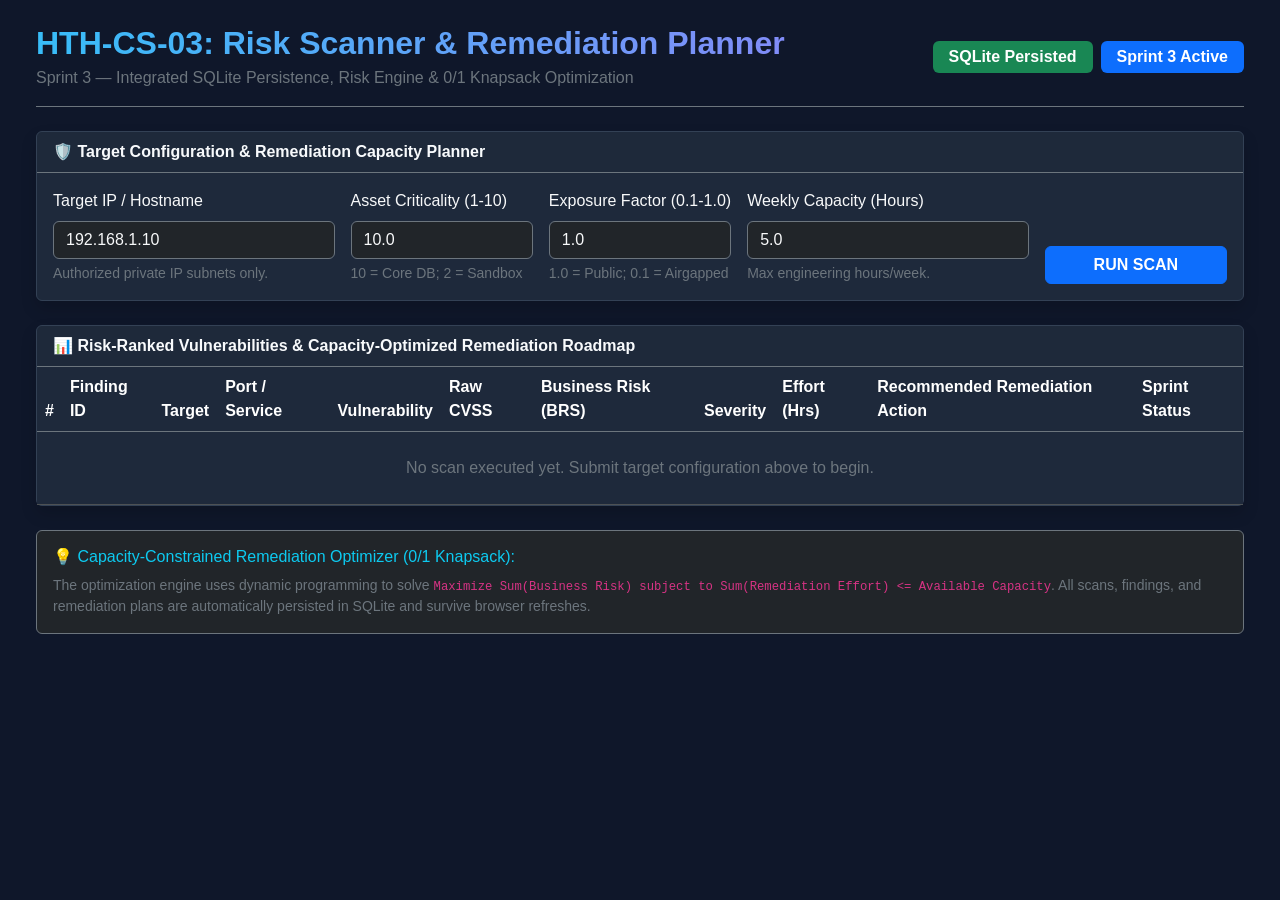
==== app/ui/templates/index.html @ aac676cb "Sprint 3: Implement SQLite database persistence layer, full API integration, and browser refresh pla" ====
<!DOCTYPE html>
<html lang="en">
<head>
    <meta charset="UTF-8">
    <meta name="viewport" content="width=device-width, initial-scale=1.0">
    <title>HTH-CS-03 | Business-Risk Scanner & Remediation Planner</title>
    <link href="https://cdn.jsdelivr.net/npm/bootstrap@5.3.2/dist/css/bootstrap.min.css" rel="stylesheet">
    <style>
        body { background-color: #0f172a; color: #f8fafc; font-family: 'Segoe UI', Tahoma, Geneva, Verdana, sans-serif; }
        .card { background-color: #1e293b; border: 1px solid #334155; color: #f8fafc; }
        .badge-CRITICAL { background-color: #ef4444; color: #ffffff; }
        .badge-HIGH { background-color: #f97316; color: #ffffff; }
        .badge-MEDIUM { background-color: #eab308; color: #000000; }
        .badge-LOW { background-color: #3b82f6; color: #ffffff; }
        .badge-SELECTED { background-color: #10b981; color: #ffffff; }
        .badge-DEFERRED { background-color: #64748b; color: #ffffff; }
        .table-dark { background-color: #1e293b; --bs-table-bg: #1e293b; }
        .hero-title { font-weight: 700; background: linear-gradient(90deg, #38bdf8, #818cf8); -webkit-background-clip: text; -webkit-text-fill-color: transparent; }
        .metric-card { background: linear-gradient(135deg, #1e293b, #0f172a); border: 1px solid #334155; }
        .rationale-box { background-color: #1e293b; border-left: 4px solid #38bdf8; }
    </style>
</head>
<body class="p-4">
    <div class="container-fluid">
        <header class="mb-4 pb-3 border-bottom border-secondary d-flex justify-content-between align-items-center">
            <div>
                <h1 class="hero-title h2 mb-1">HTH-CS-03: Risk Scanner & Remediation Planner</h1>
                <p class="text-secondary mb-0">Sprint 3 — Integrated SQLite Persistence, Risk Engine & 0/1 Knapsack Optimization</p>
            </div>
            <div class="d-flex align-items-center gap-2">
                <span id="dbStatusBadge" class="badge bg-success px-3 py-2 fs-6">SQLite Persisted</span>
                <span class="badge bg-primary px-3 py-2 fs-6">Sprint 3 Active</span>
            </div>
        </header>

        <!-- Target Scan & Capacity Configuration Form -->
        <div class="card mb-4 shadow">
            <div class="card-header border-secondary fw-semibold d-flex justify-content-between align-items-center">
                <span>🛡️ Target Configuration & Remediation Capacity Planner</span>
                <small id="lastSavedPlanText" class="text-info font-monospace"></small>
            </div>
            <div class="card-body">
                <form id="scanForm" class="row g-3">
                    <div class="col-md-3">
                        <label for="target" class="form-label text-light">Target IP / Hostname</label>
                        <input type="text" class="form-control bg-dark text-light border-secondary" id="target" value="192.168.1.10" required>
                        <div class="form-text text-secondary">Authorized private IP subnets only.</div>
                    </div>
                    <div class="col-md-2">
                        <label for="asset_criticality" class="form-label text-light">Asset Criticality (1-10)</label>
                        <input type="number" step="0.5" min="1.0" max="10.0" class="form-control bg-dark text-light border-secondary" id="asset_criticality" value="10.0">
                        <div class="form-text text-secondary">10 = Core DB; 2 = Sandbox</div>
                    </div>
                    <div class="col-md-2">
                        <label for="exposure" class="form-label text-light">Exposure Factor (0.1-1.0)</label>
                        <input type="number" step="0.1" min="0.1" max="1.0" class="form-control bg-dark text-light border-secondary" id="exposure" value="1.0">
                        <div class="form-text text-secondary">1.0 = Public; 0.1 = Airgapped</div>
                    </div>
                    <div class="col-md-3">
                        <label for="available_capacity" class="form-label text-light">Weekly Capacity (Hours)</label>
                        <input type="number" step="1.0" min="0.0" max="100.0" class="form-control bg-dark text-light border-secondary" id="available_capacity" value="5.0">
                        <div class="form-text text-secondary">Max engineering hours/week.</div>
                    </div>
                    <div class="col-md-2 d-flex align-items-end gap-2">
                        <button type="submit" class="btn btn-primary w-100 fw-bold">RUN SCAN</button>
                    </div>
                </form>
            </div>
        </div>

        <!-- Remediation Plan Metrics Dashboard -->
        <div id="planSummary" class="row g-3 mb-4 d-none">
            <div class="col-md-2.4 col-sm-6">
                <div class="card p-3 metric-card text-center">
                    <span class="text-secondary small fw-bold">TOTAL CAPACITY</span>
                    <h3 id="metricCapacity" class="text-info mb-0">5.0 hrs</h3>
                </div>
            </div>
            <div class="col-md-2.4 col-sm-6">
                <div class="card p-3 metric-card text-center">
                    <span class="text-secondary small fw-bold">EFFORT USED</span>
                    <h3 id="metricUsed" class="text-warning mb-0">5.0 hrs</h3>
                </div>
            </div>
            <div class="col-md-2.4 col-sm-6">
                <div class="card p-3 metric-card text-center">
                    <span class="text-secondary small fw-bold">REMAINING CAPACITY</span>
                    <h3 id="metricRemaining" class="text-success mb-0">0.0 hrs</h3>
                </div>
            </div>
            <div class="col-md-2.4 col-sm-6">
                <div class="card p-3 metric-card text-center">
                    <span class="text-secondary small fw-bold">BRS ADDRESSED</span>
                    <h3 id="metricBrsAddressed" class="text-primary mb-0">135.0 BRS</h3>
                </div>
            </div>
            <div class="col-md-2.4 col-sm-6">
                <div class="card p-3 metric-card text-center">
                    <span class="text-secondary small fw-bold">SPRINT PLAN</span>
                    <h3 id="metricCounts" class="text-light mb-0">2 / 6</h3>
                    <small class="text-secondary">Selected / Deferred</small>
                </div>
            </div>
        </div>

        <!-- Rationale Callout Box -->
        <div id="rationaleContainer" class="card p-3 rationale-box mb-4 d-none shadow-sm">
            <h6 class="text-info mb-1 fw-bold">🧠 0/1 Knapsack Optimization Rationale:</h6>
            <p id="rationaleText" class="mb-0 text-light small"></p>
        </div>

        <!-- Status & Guardrail Message -->
        <div id="statusAlert" class="alert alert-info d-none shadow-sm mb-4" role="alert"></div>

        <!-- Ranked Findings & Remediation Plan Table -->
        <div class="card shadow">
            <div class="card-header border-secondary d-flex justify-content-between align-items-center">
                <span class="fw-semibold">📊 Risk-Ranked Vulnerabilities & Capacity-Optimized Remediation Roadmap</span>
                <button id="btnGeneratePlan" class="btn btn-sm btn-success fw-bold px-3 d-none" onclick="triggerPlanGeneration()">
                    ⚡ RE-OPTIMIZE SPRINT PLAN
                </button>
            </div>
            <div class="card-body p-0">
                <div class="table-responsive">
                    <table class="table table-dark table-hover mb-0 align-middle">
                        <thead>
                            <tr class="border-secondary text-secondary">
                                <th>#</th>
                                <th>Finding ID</th>
                                <th>Target</th>
                                <th>Port / Service</th>
                                <th>Vulnerability</th>
                                <th>Raw CVSS</th>
                                <th>Business Risk (BRS)</th>
                                <th>Severity</th>
                                <th>Effort (Hrs)</th>
                                <th>Recommended Remediation Action</th>
                                <th>Sprint Status</th>
                            </tr>
                        </thead>
                        <tbody id="findingsTableBody">
                            <tr>
                                <td colspan="11" class="text-center py-4 text-secondary">No scan executed yet. Submit target configuration above to begin.</td>
                            </tr>
                        </tbody>
                    </table>
                </div>
            </div>
        </div>

        <!-- Methodology Footer -->
        <div class="mt-4 p-3 card bg-dark border-secondary">
            <h6 class="text-info mb-2">💡 Capacity-Constrained Remediation Optimizer (0/1 Knapsack):</h6>
            <p class="small text-secondary mb-0">
                The optimization engine uses dynamic programming to solve <code>Maximize Sum(Business Risk) subject to Sum(Remediation Effort) <= Available Capacity</code>.
                All scans, findings, and remediation plans are automatically persisted in SQLite and survive browser refreshes.
            </p>
        </div>
    </div>

    <script>
        let currentScanId = null;

        document.addEventListener('DOMContentLoaded', async () => {
            await loadLatestPersistedPlan();
        });

        document.getElementById('scanForm').addEventListener('submit', async (e) => {
            e.preventDefault();
            await executeScanAndPlan();
        });

        async function loadLatestPersistedPlan() {
            try {
                const res = await fetch('/api/plan/latest');
                const data = await res.json();

                if (res.ok && data.status === 'success') {
                    const statusAlert = document.getElementById('statusAlert');
                    statusAlert.className = 'alert alert-info shadow-sm mb-4 d-block';
                    statusAlert.innerText = `Loaded latest persisted plan from SQLite (Plan ID: ${data.plan_id}). Survives browser refresh!`;
                    
                    document.getElementById('target').value = data.target || '192.168.1.10';
                    document.getElementById('available_capacity').value = data.available_capacity;
                    document.getElementById('lastSavedPlanText').innerText = `Plan ID: ${data.plan_id.substring(0,8)}...`;
                    document.getElementById('btnGeneratePlan').classList.remove('d-none');
                    currentScanId = data.scan_id;

                    renderPlanResults(data);
                }
            } catch (err) {
                console.log("No previous plan found:", err);
            }
        }

        async function executeScanAndPlan() {
            const statusAlert = document.getElementById('statusAlert');
            statusAlert.className = 'alert alert-warning shadow-sm mb-4 d-block';
            statusAlert.innerText = 'Scanning target, scoring BRS & persisting to SQLite database...';

            const scanPayload = {
                target: document.getElementById('target').value,
                asset_criticality: parseFloat(document.getElementById('asset_criticality').value),
                exposure: parseFloat(document.getElementById('exposure').value)
            };

            try {
                // Step 1: Execute Scan & Save to DB
                const scanRes = await fetch('/api/scan', {
                    method: 'POST',
                    headers: { 'Content-Type': 'application/json' },
                    body: JSON.stringify(scanPayload)
                });
                
                const scanData = await scanRes.json();
                if (!scanRes.ok) {
                    statusAlert.className = 'alert alert-danger shadow-sm mb-4 d-block';
                    statusAlert.innerText = `Scan Error: ${scanData.detail || 'Scan failed'}`;
                    return;
                }

                currentScanId = scanData.scan_id;

                // Step 2: Execute Remediation Plan Optimization & Persist to DB
                const planPayload = {
                    scan_id: currentScanId,
                    target: scanPayload.target,
                    asset_criticality: scanPayload.asset_criticality,
                    exposure: scanPayload.exposure,
                    available_capacity: parseFloat(document.getElementById('available_capacity').value)
                };

                const planRes = await fetch('/api/plan', {
                    method: 'POST',
                    headers: { 'Content-Type': 'application/json' },
                    body: JSON.stringify(planPayload)
                });

                const planData = await planRes.json();

                if (!planRes.ok) {
                    statusAlert.className = 'alert alert-danger shadow-sm mb-4 d-block';
                    statusAlert.innerText = `Plan Error: ${planData.detail || 'Plan generation failed'}`;
                    return;
                }

                statusAlert.className = 'alert alert-success shadow-sm mb-4 d-block';
                statusAlert.innerText = `Scan & Optimization Persisted to SQLite! Selected ${planData.selected_count} remediations using ${planData.total_effort_used} hrs. BRS Addressed: ${planData.total_risk_reduced} (${planData.risk_reduction_percentage}%).`;
                
                document.getElementById('btnGeneratePlan').classList.remove('d-none');
                document.getElementById('lastSavedPlanText').innerText = `Plan ID: ${planData.plan_id.substring(0,8)}...`;

                renderPlanResults(planData);

            } catch (err) {
                statusAlert.className = 'alert alert-danger shadow-sm mb-4 d-block';
                statusAlert.innerText = `Connection Error: ${err.message}`;
            }
        }

        function triggerPlanGeneration() {
            executeScanAndPlan();
        }

        function renderPlanResults(data) {
            // Update Metric Cards
            document.getElementById('planSummary').classList.remove('d-none');
            document.getElementById('metricCapacity').innerText = `${data.available_capacity} hrs`;
            document.getElementById('metricUsed').innerText = `${data.total_effort_used} hrs`;
            document.getElementById('metricRemaining').innerText = `${data.remaining_capacity} hrs`;
            document.getElementById('metricBrsAddressed').innerText = `${data.total_risk_reduced} BRS`;
            document.getElementById('metricCounts').innerText = `${data.selected_count} / ${data.deferred_count}`;

            // Rationale text
            if (data.optimization_rationale) {
                document.getElementById('rationaleContainer').classList.remove('d-none');
                document.getElementById('rationaleText').innerText = data.optimization_rationale;
            }

            const tbody = document.getElementById('findingsTableBody');
            tbody.innerHTML = '';

            const allFindings = [...data.selected_vulnerabilities, ...data.deferred_vulnerabilities];
            
            allFindings.forEach((f, idx) => {
                const row = document.createElement('tr');
                if (f.remediation_status === 'SELECTED') {
                    row.className = 'table-active';
                }
                
                row.innerHTML = `
                    <td><strong>${idx + 1}</strong></td>
                    <td><code>${f.finding_id}</code></td>
                    <td>${f.target}</td>
                    <td><span class="badge bg-secondary">${f.port}/${f.service}</span></td>
                    <td><strong>${f.vulnerability}</strong><br><small class="text-secondary">${f.version}</small></td>
                    <td><span class="text-warning font-monospace">${f.cvss}</span></td>
                    <td><strong class="text-info fs-5">${f.business_risk}</strong></td>
                    <td><span class="badge badge-${f.severity} px-2 py-1">${f.severity}</span></td>
                    <td><strong class="text-light font-monospace">${f.remediation_effort} hrs</strong></td>
                    <td><small class="text-light">${f.remediation_action}</small></td>
                    <td><span class="badge badge-${f.remediation_status} px-2 py-1">${f.remediation_status === 'SELECTED' ? 'SELECTED IN SPRINT' : 'DEFERRED TO NEXT SPRINT'}</span></td>
                `;
                tbody.appendChild(row);
            });
        }
    </script>
</body>
</html>
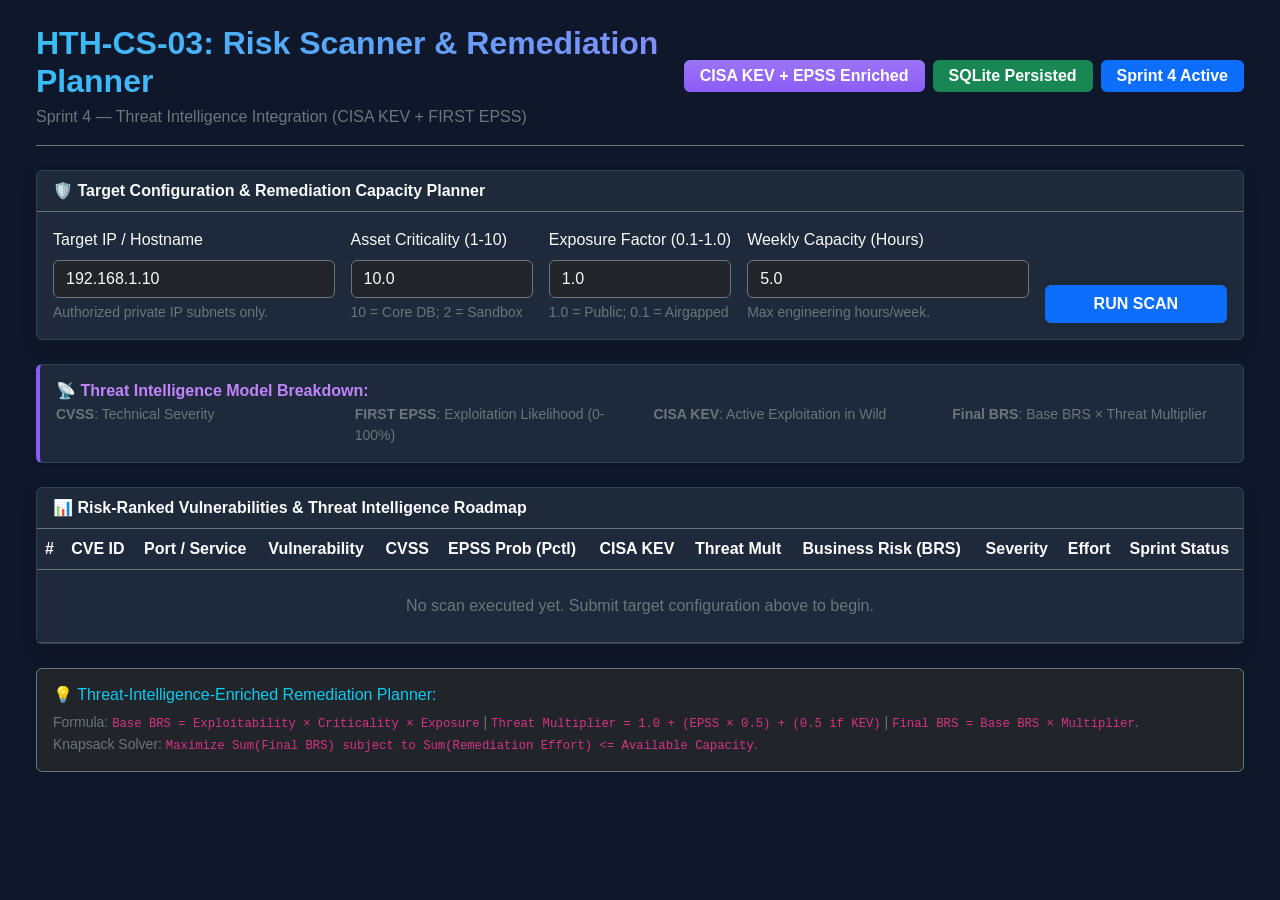
==== commit fe1b0c33: "Sprint 4: Implement Threat Intelligence Integration (CISA KEV + FIRST EPSS), Threat Multipliers, and" ====
--- a/app/ui/templates/index.html
+++ b/app/ui/templates/index.html
@@ -14,10 +14,13 @@
         .badge-LOW { background-color: #3b82f6; color: #ffffff; }
         .badge-SELECTED { background-color: #10b981; color: #ffffff; }
         .badge-DEFERRED { background-color: #64748b; color: #ffffff; }
+        .badge-KEV { background-color: #dc2626; color: #ffffff; font-weight: bold; }
+        .badge-EPSS { background-color: #8b5cf6; color: #ffffff; }
         .table-dark { background-color: #1e293b; --bs-table-bg: #1e293b; }
         .hero-title { font-weight: 700; background: linear-gradient(90deg, #38bdf8, #818cf8); -webkit-background-clip: text; -webkit-text-fill-color: transparent; }
         .metric-card { background: linear-gradient(135deg, #1e293b, #0f172a); border: 1px solid #334155; }
         .rationale-box { background-color: #1e293b; border-left: 4px solid #38bdf8; }
+        .threat-intel-box { background-color: #1e293b; border-left: 4px solid #8b5cf6; }
     </style>
 </head>
 <body class="p-4">
@@ -25,11 +28,12 @@
         <header class="mb-4 pb-3 border-bottom border-secondary d-flex justify-content-between align-items-center">
             <div>
                 <h1 class="hero-title h2 mb-1">HTH-CS-03: Risk Scanner & Remediation Planner</h1>
-                <p class="text-secondary mb-0">Sprint 3 — Integrated SQLite Persistence, Risk Engine & 0/1 Knapsack Optimization</p>
+                <p class="text-secondary mb-0">Sprint 4 — Threat Intelligence Integration (CISA KEV + FIRST EPSS)</p>
             </div>
             <div class="d-flex align-items-center gap-2">
+                <span class="badge bg-purple bg-gradient px-3 py-2 fs-6" style="background-color: #8b5cf6;">CISA KEV + EPSS Enriched</span>
                 <span id="dbStatusBadge" class="badge bg-success px-3 py-2 fs-6">SQLite Persisted</span>
-                <span class="badge bg-primary px-3 py-2 fs-6">Sprint 3 Active</span>
+                <span class="badge bg-primary px-3 py-2 fs-6">Sprint 4 Active</span>
             </div>
         </header>
 
@@ -109,13 +113,24 @@
             <p id="rationaleText" class="mb-0 text-light small"></p>
         </div>
 
+        <!-- Threat Intelligence Distinction Callout -->
+        <div class="card p-3 threat-intel-box mb-4 shadow-sm">
+            <h6 class="text-purple mb-1 fw-bold" style="color: #c084fc;">📡 Threat Intelligence Model Breakdown:</h6>
+            <div class="row small text-secondary">
+                <div class="col-md-3"><strong>CVSS</strong>: Technical Severity</div>
+                <div class="col-md-3"><strong>FIRST EPSS</strong>: Exploitation Likelihood (0-100%)</div>
+                <div class="col-md-3"><strong>CISA KEV</strong>: Active Exploitation in Wild</div>
+                <div class="col-md-3"><strong>Final BRS</strong>: Base BRS × Threat Multiplier</div>
+            </div>
+        </div>
+
         <!-- Status & Guardrail Message -->
         <div id="statusAlert" class="alert alert-info d-none shadow-sm mb-4" role="alert"></div>
 
         <!-- Ranked Findings & Remediation Plan Table -->
         <div class="card shadow">
             <div class="card-header border-secondary d-flex justify-content-between align-items-center">
-                <span class="fw-semibold">📊 Risk-Ranked Vulnerabilities & Capacity-Optimized Remediation Roadmap</span>
+                <span class="fw-semibold">📊 Risk-Ranked Vulnerabilities & Threat Intelligence Roadmap</span>
                 <button id="btnGeneratePlan" class="btn btn-sm btn-success fw-bold px-3 d-none" onclick="triggerPlanGeneration()">
                     ⚡ RE-OPTIMIZE SPRINT PLAN
                 </button>
@@ -126,21 +141,22 @@
                         <thead>
                             <tr class="border-secondary text-secondary">
                                 <th>#</th>
-                                <th>Finding ID</th>
-                                <th>Target</th>
+                                <th>CVE ID</th>
                                 <th>Port / Service</th>
                                 <th>Vulnerability</th>
-                                <th>Raw CVSS</th>
+                                <th>CVSS</th>
+                                <th>EPSS Prob (Pctl)</th>
+                                <th>CISA KEV</th>
+                                <th>Threat Mult</th>
                                 <th>Business Risk (BRS)</th>
                                 <th>Severity</th>
-                                <th>Effort (Hrs)</th>
-                                <th>Recommended Remediation Action</th>
+                                <th>Effort</th>
                                 <th>Sprint Status</th>
                             </tr>
                         </thead>
                         <tbody id="findingsTableBody">
                             <tr>
-                                <td colspan="11" class="text-center py-4 text-secondary">No scan executed yet. Submit target configuration above to begin.</td>
+                                <td colspan="12" class="text-center py-4 text-secondary">No scan executed yet. Submit target configuration above to begin.</td>
                             </tr>
                         </tbody>
                     </table>
@@ -150,10 +166,10 @@
 
         <!-- Methodology Footer -->
         <div class="mt-4 p-3 card bg-dark border-secondary">
-            <h6 class="text-info mb-2">💡 Capacity-Constrained Remediation Optimizer (0/1 Knapsack):</h6>
+            <h6 class="text-info mb-2">💡 Threat-Intelligence-Enriched Remediation Planner:</h6>
             <p class="small text-secondary mb-0">
-                The optimization engine uses dynamic programming to solve <code>Maximize Sum(Business Risk) subject to Sum(Remediation Effort) <= Available Capacity</code>.
-                All scans, findings, and remediation plans are automatically persisted in SQLite and survive browser refreshes.
+                Formula: <code>Base BRS = Exploitability × Criticality × Exposure</code> | <code>Threat Multiplier = 1.0 + (EPSS × 0.5) + (0.5 if KEV)</code> | <code>Final BRS = Base BRS × Multiplier</code>.<br>
+                Knapsack Solver: <code>Maximize Sum(Final BRS) subject to Sum(Remediation Effort) <= Available Capacity</code>.
             </p>
         </div>
     </div>
@@ -196,12 +212,13 @@
         async function executeScanAndPlan() {
             const statusAlert = document.getElementById('statusAlert');
             statusAlert.className = 'alert alert-warning shadow-sm mb-4 d-block';
-            statusAlert.innerText = 'Scanning target, scoring BRS & persisting to SQLite database...';
+            statusAlert.innerText = 'Scanning target, enriching with CISA KEV & FIRST EPSS, scoring BRS & persisting to SQLite...';
 
             const scanPayload = {
                 target: document.getElementById('target').value,
                 asset_criticality: parseFloat(document.getElementById('asset_criticality').value),
-                exposure: parseFloat(document.getElementById('exposure').value)
+                exposure: parseFloat(document.getElementById('exposure').value),
+                enrich_threat_intel: true
             };
 
             try {
@@ -245,7 +262,7 @@
                 }
 
                 statusAlert.className = 'alert alert-success shadow-sm mb-4 d-block';
-                statusAlert.innerText = `Scan & Optimization Persisted to SQLite! Selected ${planData.selected_count} remediations using ${planData.total_effort_used} hrs. BRS Addressed: ${planData.total_risk_reduced} (${planData.risk_reduction_percentage}%).`;
+                statusAlert.innerText = `Scan & Threat Intel Enriched! Selected ${planData.selected_count} remediations using ${planData.total_effort_used} hrs. BRS Addressed: ${planData.total_risk_reduced} (${planData.risk_reduction_percentage}%).`;
                 
                 document.getElementById('btnGeneratePlan').classList.remove('d-none');
                 document.getElementById('lastSavedPlanText').innerText = `Plan ID: ${planData.plan_id.substring(0,8)}...`;
@@ -288,17 +305,33 @@
                     row.className = 'table-active';
                 }
                 
+                const cveDisplay = f.cve_id ? `<span class="badge bg-dark border border-secondary">${f.cve_id}</span>` : 'N/A';
+                
+                let epssDisplay = 'N/A';
+                if (f.epss_score !== null && f.epss_score !== undefined) {
+                    const probPct = (f.epss_score * 100).toFixed(1);
+                    const pctlPct = f.epss_percentile ? (f.epss_percentile * 100).toFixed(1) : 'N/A';
+                    epssDisplay = `<span class="badge badge-EPSS">${probPct}% (P${pctlPct}%)</span>`;
+                }
+
+                const kevDisplay = f.kev_known_exploited ? 
+                    `<span class="badge badge-KEV" title="CISA KEV Known Exploited Vulnerability">🔴 EXPLOITED</span>` : 
+                    `<span class="badge bg-secondary">NO</span>`;
+
+                const multDisplay = `<span class="badge bg-dark text-info border border-info">x${(f.threat_intel_multiplier || 1.0).toFixed(2)}</span>`;
+
                 row.innerHTML = `
                     <td><strong>${idx + 1}</strong></td>
-                    <td><code>${f.finding_id}</code></td>
-                    <td>${f.target}</td>
+                    <td>${cveDisplay}</td>
                     <td><span class="badge bg-secondary">${f.port}/${f.service}</span></td>
                     <td><strong>${f.vulnerability}</strong><br><small class="text-secondary">${f.version}</small></td>
                     <td><span class="text-warning font-monospace">${f.cvss}</span></td>
+                    <td>${epssDisplay}</td>
+                    <td>${kevDisplay}</td>
+                    <td>${multDisplay}</td>
                     <td><strong class="text-info fs-5">${f.business_risk}</strong></td>
                     <td><span class="badge badge-${f.severity} px-2 py-1">${f.severity}</span></td>
                     <td><strong class="text-light font-monospace">${f.remediation_effort} hrs</strong></td>
-                    <td><small class="text-light">${f.remediation_action}</small></td>
                     <td><span class="badge badge-${f.remediation_status} px-2 py-1">${f.remediation_status === 'SELECTED' ? 'SELECTED IN SPRINT' : 'DEFERRED TO NEXT SPRINT'}</span></td>
                 `;
                 tbody.appendChild(row);
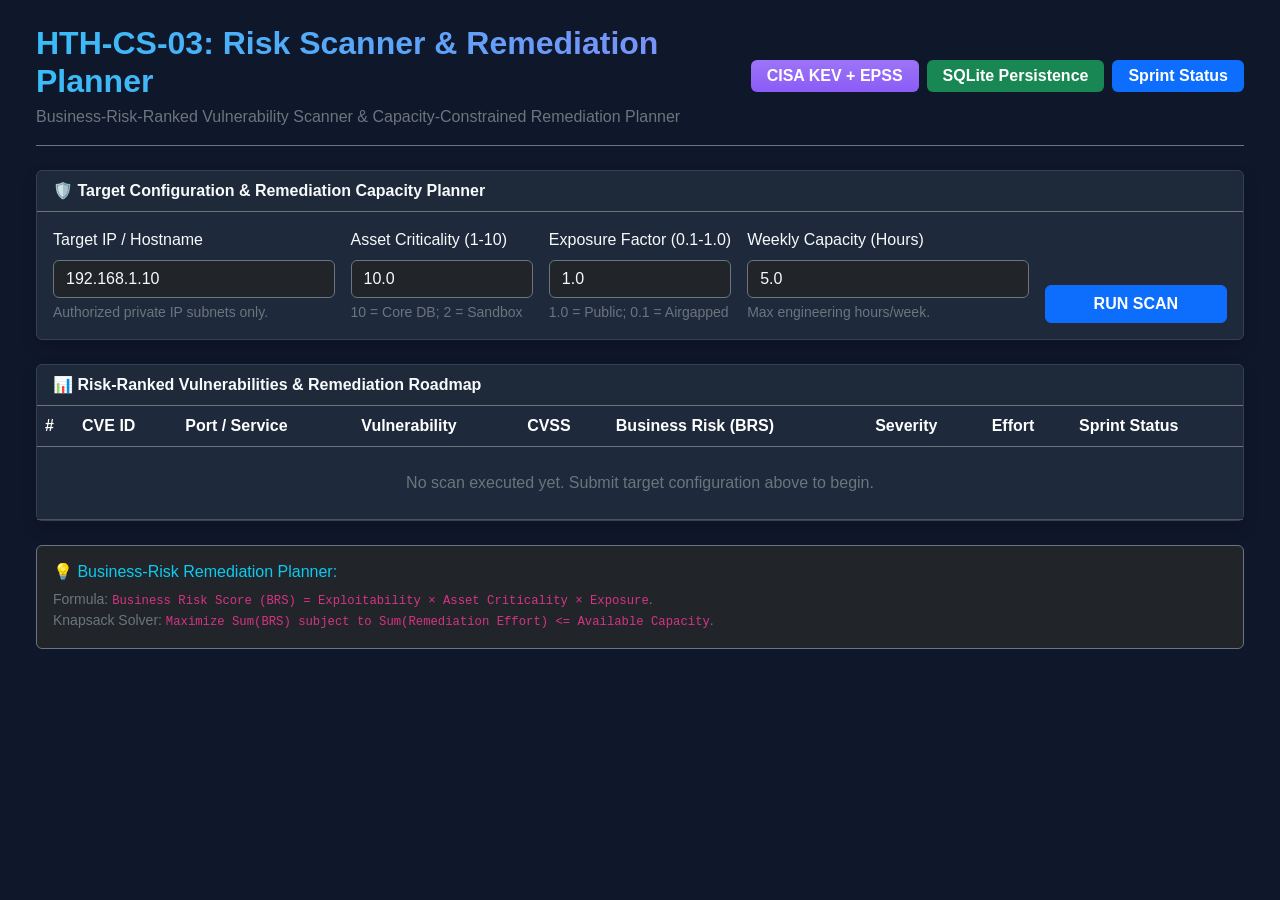
==== commit 41a5eb08: "Reset application to clean Sprint 3 state while retaining visual badge placeholders" ====
--- a/app/ui/templates/index.html
+++ b/app/ui/templates/index.html
@@ -14,13 +14,10 @@
         .badge-LOW { background-color: #3b82f6; color: #ffffff; }
         .badge-SELECTED { background-color: #10b981; color: #ffffff; }
         .badge-DEFERRED { background-color: #64748b; color: #ffffff; }
-        .badge-KEV { background-color: #dc2626; color: #ffffff; font-weight: bold; }
-        .badge-EPSS { background-color: #8b5cf6; color: #ffffff; }
         .table-dark { background-color: #1e293b; --bs-table-bg: #1e293b; }
         .hero-title { font-weight: 700; background: linear-gradient(90deg, #38bdf8, #818cf8); -webkit-background-clip: text; -webkit-text-fill-color: transparent; }
         .metric-card { background: linear-gradient(135deg, #1e293b, #0f172a); border: 1px solid #334155; }
         .rationale-box { background-color: #1e293b; border-left: 4px solid #38bdf8; }
-        .threat-intel-box { background-color: #1e293b; border-left: 4px solid #8b5cf6; }
     </style>
 </head>
 <body class="p-4">
@@ -28,12 +25,12 @@
         <header class="mb-4 pb-3 border-bottom border-secondary d-flex justify-content-between align-items-center">
             <div>
                 <h1 class="hero-title h2 mb-1">HTH-CS-03: Risk Scanner & Remediation Planner</h1>
-                <p class="text-secondary mb-0">Sprint 4 — Threat Intelligence Integration (CISA KEV + FIRST EPSS)</p>
+                <p class="text-secondary mb-0">Business-Risk-Ranked Vulnerability Scanner & Capacity-Constrained Remediation Planner</p>
             </div>
             <div class="d-flex align-items-center gap-2">
-                <span class="badge bg-purple bg-gradient px-3 py-2 fs-6" style="background-color: #8b5cf6;">CISA KEV + EPSS Enriched</span>
-                <span id="dbStatusBadge" class="badge bg-success px-3 py-2 fs-6">SQLite Persisted</span>
-                <span class="badge bg-primary px-3 py-2 fs-6">Sprint 4 Active</span>
+                <span class="badge bg-purple bg-gradient px-3 py-2 fs-6" style="background-color: #8b5cf6;">CISA KEV + EPSS</span>
+                <span class="badge bg-success px-3 py-2 fs-6">SQLite Persistence</span>
+                <span class="badge bg-primary px-3 py-2 fs-6">Sprint Status</span>
             </div>
         </header>
 
@@ -113,24 +110,13 @@
             <p id="rationaleText" class="mb-0 text-light small"></p>
         </div>
 
-        <!-- Threat Intelligence Distinction Callout -->
-        <div class="card p-3 threat-intel-box mb-4 shadow-sm">
-            <h6 class="text-purple mb-1 fw-bold" style="color: #c084fc;">📡 Threat Intelligence Model Breakdown:</h6>
-            <div class="row small text-secondary">
-                <div class="col-md-3"><strong>CVSS</strong>: Technical Severity</div>
-                <div class="col-md-3"><strong>FIRST EPSS</strong>: Exploitation Likelihood (0-100%)</div>
-                <div class="col-md-3"><strong>CISA KEV</strong>: Active Exploitation in Wild</div>
-                <div class="col-md-3"><strong>Final BRS</strong>: Base BRS × Threat Multiplier</div>
-            </div>
-        </div>
-
         <!-- Status & Guardrail Message -->
         <div id="statusAlert" class="alert alert-info d-none shadow-sm mb-4" role="alert"></div>
 
         <!-- Ranked Findings & Remediation Plan Table -->
         <div class="card shadow">
             <div class="card-header border-secondary d-flex justify-content-between align-items-center">
-                <span class="fw-semibold">📊 Risk-Ranked Vulnerabilities & Threat Intelligence Roadmap</span>
+                <span class="fw-semibold">📊 Risk-Ranked Vulnerabilities & Remediation Roadmap</span>
                 <button id="btnGeneratePlan" class="btn btn-sm btn-success fw-bold px-3 d-none" onclick="triggerPlanGeneration()">
                     ⚡ RE-OPTIMIZE SPRINT PLAN
                 </button>
@@ -145,9 +131,6 @@
                                 <th>Port / Service</th>
                                 <th>Vulnerability</th>
                                 <th>CVSS</th>
-                                <th>EPSS Prob (Pctl)</th>
-                                <th>CISA KEV</th>
-                                <th>Threat Mult</th>
                                 <th>Business Risk (BRS)</th>
                                 <th>Severity</th>
                                 <th>Effort</th>
@@ -156,7 +139,7 @@
                         </thead>
                         <tbody id="findingsTableBody">
                             <tr>
-                                <td colspan="12" class="text-center py-4 text-secondary">No scan executed yet. Submit target configuration above to begin.</td>
+                                <td colspan="9" class="text-center py-4 text-secondary">No scan executed yet. Submit target configuration above to begin.</td>
                             </tr>
                         </tbody>
                     </table>
@@ -166,10 +149,10 @@
 
         <!-- Methodology Footer -->
         <div class="mt-4 p-3 card bg-dark border-secondary">
-            <h6 class="text-info mb-2">💡 Threat-Intelligence-Enriched Remediation Planner:</h6>
+            <h6 class="text-info mb-2">💡 Business-Risk Remediation Planner:</h6>
             <p class="small text-secondary mb-0">
-                Formula: <code>Base BRS = Exploitability × Criticality × Exposure</code> | <code>Threat Multiplier = 1.0 + (EPSS × 0.5) + (0.5 if KEV)</code> | <code>Final BRS = Base BRS × Multiplier</code>.<br>
-                Knapsack Solver: <code>Maximize Sum(Final BRS) subject to Sum(Remediation Effort) <= Available Capacity</code>.
+                Formula: <code>Business Risk Score (BRS) = Exploitability × Asset Criticality × Exposure</code>.<br>
+                Knapsack Solver: <code>Maximize Sum(BRS) subject to Sum(Remediation Effort) <= Available Capacity</code>.
             </p>
         </div>
     </div>
@@ -212,13 +195,12 @@
         async function executeScanAndPlan() {
             const statusAlert = document.getElementById('statusAlert');
             statusAlert.className = 'alert alert-warning shadow-sm mb-4 d-block';
-            statusAlert.innerText = 'Scanning target, enriching with CISA KEV & FIRST EPSS, scoring BRS & persisting to SQLite...';
+            statusAlert.innerText = 'Scanning target, scoring BRS & persisting to SQLite...';
 
             const scanPayload = {
                 target: document.getElementById('target').value,
                 asset_criticality: parseFloat(document.getElementById('asset_criticality').value),
-                exposure: parseFloat(document.getElementById('exposure').value),
-                enrich_threat_intel: true
+                exposure: parseFloat(document.getElementById('exposure').value)
             };
 
             try {
@@ -262,7 +244,7 @@
                 }
 
                 statusAlert.className = 'alert alert-success shadow-sm mb-4 d-block';
-                statusAlert.innerText = `Scan & Threat Intel Enriched! Selected ${planData.selected_count} remediations using ${planData.total_effort_used} hrs. BRS Addressed: ${planData.total_risk_reduced} (${planData.risk_reduction_percentage}%).`;
+                statusAlert.innerText = `Scan Complete! Selected ${planData.selected_count} remediations using ${planData.total_effort_used} hrs. BRS Addressed: ${planData.total_risk_reduced} (${planData.risk_reduction_percentage}%).`;
                 
                 document.getElementById('btnGeneratePlan').classList.remove('d-none');
                 document.getElementById('lastSavedPlanText').innerText = `Plan ID: ${planData.plan_id.substring(0,8)}...`;
@@ -306,19 +288,6 @@
                 }
                 
                 const cveDisplay = f.cve_id ? `<span class="badge bg-dark border border-secondary">${f.cve_id}</span>` : 'N/A';
-                
-                let epssDisplay = 'N/A';
-                if (f.epss_score !== null && f.epss_score !== undefined) {
-                    const probPct = (f.epss_score * 100).toFixed(1);
-                    const pctlPct = f.epss_percentile ? (f.epss_percentile * 100).toFixed(1) : 'N/A';
-                    epssDisplay = `<span class="badge badge-EPSS">${probPct}% (P${pctlPct}%)</span>`;
-                }
-
-                const kevDisplay = f.kev_known_exploited ? 
-                    `<span class="badge badge-KEV" title="CISA KEV Known Exploited Vulnerability">🔴 EXPLOITED</span>` : 
-                    `<span class="badge bg-secondary">NO</span>`;
-
-                const multDisplay = `<span class="badge bg-dark text-info border border-info">x${(f.threat_intel_multiplier || 1.0).toFixed(2)}</span>`;
 
                 row.innerHTML = `
                     <td><strong>${idx + 1}</strong></td>
@@ -326,9 +295,6 @@
                     <td><span class="badge bg-secondary">${f.port}/${f.service}</span></td>
                     <td><strong>${f.vulnerability}</strong><br><small class="text-secondary">${f.version}</small></td>
                     <td><span class="text-warning font-monospace">${f.cvss}</span></td>
-                    <td>${epssDisplay}</td>
-                    <td>${kevDisplay}</td>
-                    <td>${multDisplay}</td>
                     <td><strong class="text-info fs-5">${f.business_risk}</strong></td>
                     <td><span class="badge badge-${f.severity} px-2 py-1">${f.severity}</span></td>
                     <td><strong class="text-light font-monospace">${f.remediation_effort} hrs</strong></td>
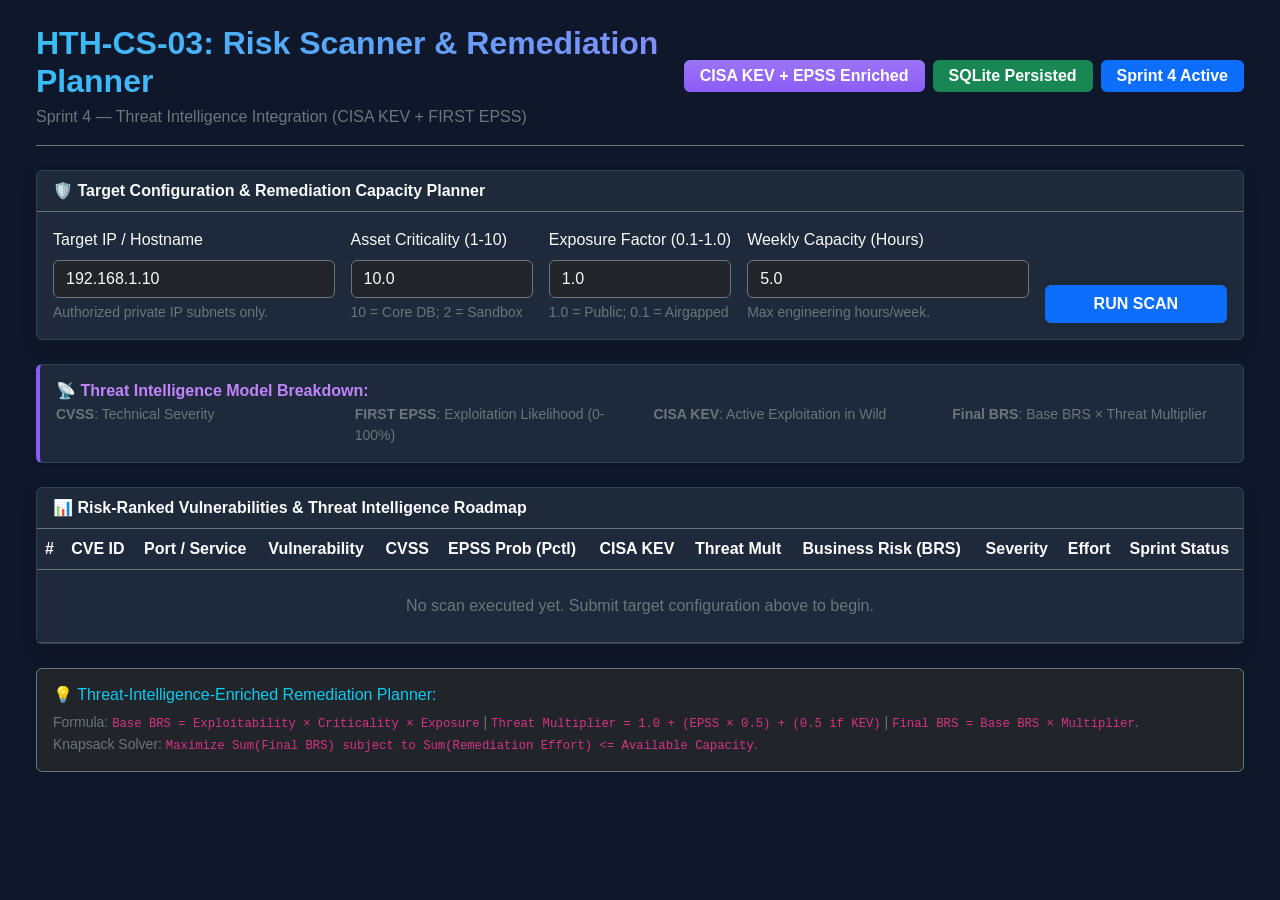
==== commit 6c79b299: "Implement Sprint 4 Threat Intelligence (CISA KEV + FIRST EPSS) end-to-end" ====
--- a/app/ui/templates/index.html
+++ b/app/ui/templates/index.html
@@ -5,6 +5,7 @@
     <meta name="viewport" content="width=device-width, initial-scale=1.0">
     <title>HTH-CS-03 | Business-Risk Scanner & Remediation Planner</title>
     <link href="https://cdn.jsdelivr.net/npm/bootstrap@5.3.2/dist/css/bootstrap.min.css" rel="stylesheet">
+    <script src="https://cdn.jsdelivr.net/npm/bootstrap@5.3.2/dist/js/bootstrap.bundle.min.js"></script>
     <style>
         body { background-color: #0f172a; color: #f8fafc; font-family: 'Segoe UI', Tahoma, Geneva, Verdana, sans-serif; }
         .card { background-color: #1e293b; border: 1px solid #334155; color: #f8fafc; }
@@ -14,10 +15,15 @@
         .badge-LOW { background-color: #3b82f6; color: #ffffff; }
         .badge-SELECTED { background-color: #10b981; color: #ffffff; }
         .badge-DEFERRED { background-color: #64748b; color: #ffffff; }
+        .badge-KEV { background-color: #dc2626; color: #ffffff; font-weight: bold; }
+        .badge-EPSS { background-color: #8b5cf6; color: #ffffff; }
         .table-dark { background-color: #1e293b; --bs-table-bg: #1e293b; }
         .hero-title { font-weight: 700; background: linear-gradient(90deg, #38bdf8, #818cf8); -webkit-background-clip: text; -webkit-text-fill-color: transparent; }
         .metric-card { background: linear-gradient(135deg, #1e293b, #0f172a); border: 1px solid #334155; }
         .rationale-box { background-color: #1e293b; border-left: 4px solid #38bdf8; }
+        .threat-intel-box { background-color: #1e293b; border-left: 4px solid #8b5cf6; }
+        .interactive-badge { cursor: pointer; transition: transform 0.15s ease, opacity 0.15s ease; }
+        .interactive-badge:hover { opacity: 0.85; transform: translateY(-1px); }
     </style>
 </head>
 <body class="p-4">
@@ -25,12 +31,12 @@
         <header class="mb-4 pb-3 border-bottom border-secondary d-flex justify-content-between align-items-center">
             <div>
                 <h1 class="hero-title h2 mb-1">HTH-CS-03: Risk Scanner & Remediation Planner</h1>
-                <p class="text-secondary mb-0">Business-Risk-Ranked Vulnerability Scanner & Capacity-Constrained Remediation Planner</p>
+                <p class="text-secondary mb-0">Sprint 4 — Threat Intelligence Integration (CISA KEV + FIRST EPSS)</p>
             </div>
             <div class="d-flex align-items-center gap-2">
-                <span class="badge bg-purple bg-gradient px-3 py-2 fs-6" style="background-color: #8b5cf6;">CISA KEV + EPSS</span>
-                <span class="badge bg-success px-3 py-2 fs-6">SQLite Persistence</span>
-                <span class="badge bg-primary px-3 py-2 fs-6">Sprint Status</span>
+                <span id="threatIntelBadge" class="badge bg-purple bg-gradient px-3 py-2 fs-6 interactive-badge" style="background-color: #8b5cf6;" data-bs-toggle="modal" data-bs-target="#threatIntelModal" onclick="openThreatIntelModal()">CISA KEV + EPSS Enriched</span>
+                <span id="dbStatusBadge" class="badge bg-success px-3 py-2 fs-6 interactive-badge" data-bs-toggle="modal" data-bs-target="#sqliteModal" onclick="openSqliteModal()">SQLite Persisted</span>
+                <span id="sprint4Badge" class="badge bg-primary px-3 py-2 fs-6 interactive-badge" data-bs-toggle="modal" data-bs-target="#sprint4Modal" onclick="openSprint4Modal()">Sprint 4 Active</span>
             </div>
         </header>
 
@@ -110,13 +116,24 @@
             <p id="rationaleText" class="mb-0 text-light small"></p>
         </div>
 
+        <!-- Threat Intelligence Distinction Callout -->
+        <div class="card p-3 threat-intel-box mb-4 shadow-sm">
+            <h6 class="text-purple mb-1 fw-bold" style="color: #c084fc;">📡 Threat Intelligence Model Breakdown:</h6>
+            <div class="row small text-secondary">
+                <div class="col-md-3"><strong>CVSS</strong>: Technical Severity</div>
+                <div class="col-md-3"><strong>FIRST EPSS</strong>: Exploitation Likelihood (0-100%)</div>
+                <div class="col-md-3"><strong>CISA KEV</strong>: Active Exploitation in Wild</div>
+                <div class="col-md-3"><strong>Final BRS</strong>: Base BRS × Threat Multiplier</div>
+            </div>
+        </div>
+
         <!-- Status & Guardrail Message -->
         <div id="statusAlert" class="alert alert-info d-none shadow-sm mb-4" role="alert"></div>
 
         <!-- Ranked Findings & Remediation Plan Table -->
         <div class="card shadow">
             <div class="card-header border-secondary d-flex justify-content-between align-items-center">
-                <span class="fw-semibold">📊 Risk-Ranked Vulnerabilities & Remediation Roadmap</span>
+                <span class="fw-semibold">📊 Risk-Ranked Vulnerabilities & Threat Intelligence Roadmap</span>
                 <button id="btnGeneratePlan" class="btn btn-sm btn-success fw-bold px-3 d-none" onclick="triggerPlanGeneration()">
                     ⚡ RE-OPTIMIZE SPRINT PLAN
                 </button>
@@ -131,6 +148,9 @@
                                 <th>Port / Service</th>
                                 <th>Vulnerability</th>
                                 <th>CVSS</th>
+                                <th>EPSS Prob (Pctl)</th>
+                                <th>CISA KEV</th>
+                                <th>Threat Mult</th>
                                 <th>Business Risk (BRS)</th>
                                 <th>Severity</th>
                                 <th>Effort</th>
@@ -139,7 +159,7 @@
                         </thead>
                         <tbody id="findingsTableBody">
                             <tr>
-                                <td colspan="9" class="text-center py-4 text-secondary">No scan executed yet. Submit target configuration above to begin.</td>
+                                <td colspan="12" class="text-center py-4 text-secondary">No scan executed yet. Submit target configuration above to begin.</td>
                             </tr>
                         </tbody>
                     </table>
@@ -149,11 +169,180 @@
 
         <!-- Methodology Footer -->
         <div class="mt-4 p-3 card bg-dark border-secondary">
-            <h6 class="text-info mb-2">💡 Business-Risk Remediation Planner:</h6>
+            <h6 class="text-info mb-2">💡 Threat-Intelligence-Enriched Remediation Planner:</h6>
             <p class="small text-secondary mb-0">
-                Formula: <code>Business Risk Score (BRS) = Exploitability × Asset Criticality × Exposure</code>.<br>
-                Knapsack Solver: <code>Maximize Sum(BRS) subject to Sum(Remediation Effort) <= Available Capacity</code>.
+                Formula: <code>Base BRS = Exploitability × Criticality × Exposure</code> | <code>Threat Multiplier = 1.0 + (EPSS × 0.5) + (0.5 if KEV)</code> | <code>Final BRS = Base BRS × Multiplier</code>.<br>
+                Knapsack Solver: <code>Maximize Sum(Final BRS) subject to Sum(Remediation Effort) <= Available Capacity</code>.
             </p>
+        </div>
+    </div>
+
+    <!-- MODAL 1: CISA KEV + EPSS Enriched -->
+    <div class="modal fade" id="threatIntelModal" tabindex="-1" aria-labelledby="threatIntelModalLabel" aria-hidden="true">
+        <div class="modal-dialog modal-lg">
+            <div class="modal-content bg-dark text-light border-secondary">
+                <div class="modal-header border-secondary">
+                    <h5 class="modal-title" id="threatIntelModalLabel">📡 CISA KEV + FIRST EPSS Threat Intelligence Status</h5>
+                    <button type="button" class="btn-close btn-close-white" data-bs-dismiss="modal" aria-label="Close"></button>
+                </div>
+                <div class="modal-body">
+                    <div class="row g-3 mb-3">
+                        <div class="col-md-6">
+                            <div class="card p-3 bg-secondary bg-opacity-10 border-info">
+                                <h6 class="text-info">🔴 CISA KEV Catalog Service</h6>
+                                <p class="mb-1 small">Status: <span id="kevStatusText" class="badge bg-success">ONLINE</span></p>
+                                <p class="mb-1 small">Catalog Entries: <strong id="kevEntriesCount" class="font-monospace text-light">-</strong></p>
+                                <p class="mb-0 small text-secondary">Source: <code>cisa.gov/known-exploited-vulnerabilities-catalog</code></p>
+                            </div>
+                        </div>
+                        <div class="col-md-6">
+                            <div class="card p-3 bg-secondary bg-opacity-10" style="border: 1px solid #8b5cf6;">
+                                <h6 style="color: #c084fc;">📈 FIRST EPSS Service</h6>
+                                <p class="mb-1 small">Status: <span id="epssStatusText" class="badge bg-success">ONLINE</span></p>
+                                <p class="mb-1 small">API Endpoint: <code class="text-light">api.first.org/data/v1/epss</code></p>
+                                <p class="mb-0 small text-secondary">Source: <code>FIRST Exploit Prediction Scoring System</code></p>
+                            </div>
+                        </div>
+                    </div>
+
+                    <div class="card p-3 bg-dark border-secondary mb-3">
+                        <h6 class="text-light">🔍 Live CVE Threat Intel Lookup</h6>
+                        <div class="input-group mb-2">
+                            <input type="text" id="cveInputModal" class="form-control bg-dark text-light border-secondary" placeholder="Enter CVE (e.g. CVE-2021-44228 or CVE-2023-34362)" value="CVE-2021-44228">
+                            <button class="btn btn-outline-info" onclick="lookupCveThreatIntel()">Lookup CVE</button>
+                        </div>
+                        <div id="cveLookupResult" class="p-2 border border-secondary rounded bg-secondary bg-opacity-10 text-light small d-none">
+                            <!-- Dynamic CVE Result -->
+                        </div>
+                    </div>
+
+                    <div class="card p-3 bg-dark border-secondary">
+                        <h6 class="text-warning">⚡ Threat Multiplier Formula Breakdown</h6>
+                        <p class="small text-secondary mb-1">
+                            <code>Threat Multiplier = 1.0 + (EPSS Probability × 0.5) + (0.5 if KEV Known Exploited)</code>
+                        </p>
+                        <p class="small text-secondary mb-0">
+                            Example: Log4Shell (CVE-2021-44228) is in CISA KEV (+0.5) and has EPSS ~0.97 (+0.485) &rarr; Multiplier = <strong>1.985x Base BRS</strong>.
+                        </p>
+                    </div>
+                </div>
+                <div class="modal-footer border-secondary">
+                    <button type="button" class="btn btn-secondary" data-bs-dismiss="modal">Close</button>
+                </div>
+            </div>
+        </div>
+    </div>
+
+    <!-- MODAL 2: SQLite Persisted -->
+    <div class="modal fade" id="sqliteModal" tabindex="-1" aria-labelledby="sqliteModalLabel" aria-hidden="true">
+        <div class="modal-dialog modal-lg">
+            <div class="modal-content bg-dark text-light border-secondary">
+                <div class="modal-header border-secondary">
+                    <h5 class="modal-title" id="sqliteModalLabel">💾 SQLite Persistence Layer Status</h5>
+                    <button type="button" class="btn-close btn-close-white" data-bs-dismiss="modal" aria-label="Close"></button>
+                </div>
+                <div class="modal-body">
+                    <div class="row g-3 mb-3">
+                        <div class="col-md-4">
+                            <div class="card p-3 bg-secondary bg-opacity-10 border-success text-center">
+                                <span class="text-secondary small fw-bold">DATABASE STATUS</span>
+                                <h5 id="modalDbStatus" class="text-success mb-0">ONLINE</h5>
+                                <small id="modalDbType" class="text-secondary">SQLite 3</small>
+                            </div>
+                        </div>
+                        <div class="col-md-4">
+                            <div class="card p-3 bg-secondary bg-opacity-10 border-info text-center">
+                                <span class="text-secondary small fw-bold">TRACKED ASSETS</span>
+                                <h3 id="modalAssetsCount" class="text-info mb-0">-</h3>
+                                <small class="text-secondary">Unique Assets</small>
+                            </div>
+                        </div>
+                        <div class="col-md-4">
+                            <div class="card p-3 bg-secondary bg-opacity-10 border-warning text-center">
+                                <span class="text-secondary small fw-bold">SCAN JOBS</span>
+                                <h3 id="modalScansCount" class="text-warning mb-0">-</h3>
+                                <small class="text-secondary">Persisted Scans</small>
+                            </div>
+                        </div>
+                    </div>
+
+                    <div class="card p-3 bg-dark border-secondary mb-3">
+                        <h6 class="text-light">📊 Database Storage & Metrics</h6>
+                        <ul class="list-group list-group-flush bg-transparent">
+                            <li class="list-group-item bg-transparent text-light border-secondary d-flex justify-content-between align-items-center">
+                                <span>Database File:</span>
+                                <code id="modalDbFile" class="text-info">vulnerability_planner.db</code>
+                            </li>
+                            <li class="list-group-item bg-transparent text-light border-secondary d-flex justify-content-between align-items-center">
+                                <span>Persisted Vulnerability Findings:</span>
+                                <strong id="modalFindingsCount" class="text-warning">-</strong>
+                            </li>
+                            <li class="list-group-item bg-transparent text-light border-secondary d-flex justify-content-between align-items-center">
+                                <span>Latest Plan ID:</span>
+                                <code id="modalLatestPlanId" class="text-success">-</code>
+                            </li>
+                            <li class="list-group-item bg-transparent text-light border-secondary d-flex justify-content-between align-items-center">
+                                <span>Latest Plan Timestamp:</span>
+                                <span id="modalLatestPlanUpdated" class="text-light small font-monospace">-</span>
+                            </li>
+                        </ul>
+                    </div>
+                </div>
+                <div class="modal-footer border-secondary">
+                    <button type="button" class="btn btn-secondary" data-bs-dismiss="modal">Close</button>
+                </div>
+            </div>
+        </div>
+    </div>
+
+    <!-- MODAL 3: Sprint 4 Active -->
+    <div class="modal fade" id="sprint4Modal" tabindex="-1" aria-labelledby="sprint4ModalLabel" aria-hidden="true">
+        <div class="modal-dialog modal-lg">
+            <div class="modal-content bg-dark text-light border-secondary">
+                <div class="modal-header border-secondary">
+                    <h5 class="modal-title" id="sprint4ModalLabel">🚀 Sprint 4 Implementation & Pipeline Status</h5>
+                    <button type="button" class="btn-close btn-close-white" data-bs-dismiss="modal" aria-label="Close"></button>
+                </div>
+                <div class="modal-body">
+                    <div class="card p-3 bg-secondary bg-opacity-10 border-primary mb-3">
+                        <h6 class="text-primary" id="modalActiveSprint">Sprint 4 — Threat Intelligence Integration</h6>
+                        <p class="small text-light mb-0">
+                            Fully functional pipeline integrating authorized target guardrails, port scanner, CVSS scoring, live CISA KEV catalog, FIRST EPSS API, Business Risk Score (BRS), 0/1 Knapsack Optimizer, and SQLite SQLAlchemy persistence.
+                        </p>
+                    </div>
+
+                    <div class="row g-3 mb-3">
+                        <div class="col-md-6">
+                            <div class="card p-3 bg-dark border-secondary">
+                                <h6 class="text-info">🧪 Test Suite Status</h6>
+                                <h4 id="modalAutomatedTests" class="text-success mb-1">20/20 Passed</h4>
+                                <small class="text-secondary">Guardrail, Scorer, Planner, SQLite & Threat Intel unit/E2E tests.</small>
+                            </div>
+                        </div>
+                        <div class="col-md-6">
+                            <div class="card p-3 bg-dark border-secondary">
+                                <h6 class="text-warning">⚡ Optimization Engine</h6>
+                                <h4 id="modalKnapsack" class="text-warning mb-1">0/1 Knapsack DP</h4>
+                                <small class="text-secondary">Deterministic capacity-constrained dynamic programming.</small>
+                            </div>
+                        </div>
+                    </div>
+
+                    <div class="card p-3 bg-dark border-secondary">
+                        <h6 class="text-light">🌐 Active REST API Routes</h6>
+                        <ul class="list-unstyled mb-0 small font-monospace text-secondary">
+                            <li><span class="badge bg-success me-1">GET</span> <code>/api/system/status</code> — Live system status & DB metrics</li>
+                            <li><span class="badge bg-primary me-1">POST</span> <code>/api/scan</code> — Target scanner & Threat Intel enricher</li>
+                            <li><span class="badge bg-primary me-1">POST</span> <code>/api/plan</code> — 0/1 Knapsack Remediation Optimizer</li>
+                            <li><span class="badge bg-success me-1">GET</span> <code>/api/plan/latest</code> — Get latest persisted plan</li>
+                            <li><span class="badge bg-success me-1">GET</span> <code>/api/threat-intel/{cve}</code> — Lookup CISA KEV & FIRST EPSS</li>
+                        </ul>
+                    </div>
+                </div>
+                <div class="modal-footer border-secondary">
+                    <button type="button" class="btn btn-secondary" data-bs-dismiss="modal">Close</button>
+                </div>
+            </div>
         </div>
     </div>
 
@@ -168,6 +357,97 @@
             e.preventDefault();
             await executeScanAndPlan();
         });
+
+        async function fetchSystemStatus() {
+            try {
+                const res = await fetch('/api/system/status');
+                if (res.ok) {
+                    return await res.json();
+                }
+            } catch (e) {
+                console.error("Failed to fetch system status:", e);
+            }
+            return null;
+        }
+
+        async function openThreatIntelModal() {
+            const data = await fetchSystemStatus();
+            if (data && data.threat_intelligence) {
+                document.getElementById('kevStatusText').innerText = data.threat_intelligence.kev_status;
+                document.getElementById('kevEntriesCount').innerText = data.threat_intelligence.kev_catalog_entries.toLocaleString();
+                document.getElementById('epssStatusText').innerText = data.threat_intelligence.epss_status;
+            }
+            lookupCveThreatIntel();
+        }
+
+        async function openSqliteModal() {
+            const data = await fetchSystemStatus();
+            if (data && data.database) {
+                document.getElementById('modalDbStatus').innerText = data.database.status;
+                document.getElementById('modalDbType').innerText = data.database.db_type;
+                document.getElementById('modalDbFile').innerText = data.database.db_file;
+                document.getElementById('modalAssetsCount').innerText = data.database.assets_count;
+                document.getElementById('modalScansCount').innerText = data.database.scans_count;
+                document.getElementById('modalFindingsCount').innerText = data.database.findings_count;
+                document.getElementById('modalLatestPlanId').innerText = data.database.latest_plan_id;
+                document.getElementById('modalLatestPlanUpdated').innerText = data.database.latest_plan_updated;
+            }
+        }
+
+        async function openSprint4Modal() {
+            const data = await fetchSystemStatus();
+            if (data && data.sprint_status) {
+                document.getElementById('modalActiveSprint').innerText = data.sprint_status.active_sprint;
+                document.getElementById('modalAutomatedTests').innerText = data.sprint_status.automated_tests;
+                document.getElementById('modalKnapsack').innerText = data.sprint_status.knapsack_optimizer;
+            }
+        }
+
+        async function lookupCveThreatIntel() {
+            const cveInput = document.getElementById('cveInputModal').value.trim();
+            const resultDiv = document.getElementById('cveLookupResult');
+            if (!cveInput) return;
+            
+            resultDiv.classList.remove('d-none');
+            resultDiv.innerHTML = '<span class="text-info">Querying CISA KEV & FIRST EPSS...</span>';
+
+            try {
+                const res = await fetch(`/api/threat-intel/${encodeURIComponent(cveInput)}`);
+                const data = await res.json();
+                if (res.ok) {
+                    const kevText = data.kev.known_exploited ? 
+                        `<span class="badge bg-danger">🔴 EXPLOITED IN WILD</span>` : 
+                        `<span class="badge bg-secondary">NO KNOWN EXPLOITATION</span>`;
+                    
+                    let epssText = 'Unavailable';
+                    if (data.epss.epss_score !== null && data.epss.epss_score !== undefined) {
+                        const prob = (data.epss.epss_score * 100).toFixed(2);
+                        const pctl = data.epss.epss_percentile ? (data.epss.epss_percentile * 100).toFixed(2) : 'N/A';
+                        epssText = `Prob: <strong>${prob}%</strong> (Percentile: P${pctl}%)`;
+                    }
+
+                    let kevMeta = '';
+                    if (data.kev.details) {
+                        kevMeta = `<div class="mt-1 text-secondary">
+                            <strong>Vendor:</strong> ${data.kev.details.vendor_project || 'N/A'} | 
+                            <strong>Product:</strong> ${data.kev.details.product || 'N/A'}<br>
+                            <strong>Action:</strong> ${data.kev.details.required_action || 'N/A'}
+                        </div>`;
+                    }
+
+                    resultDiv.innerHTML = `
+                        <div><strong>CVE ID:</strong> <span class="text-info font-monospace">${data.cve_id}</span></div>
+                        <div class="mt-1"><strong>CISA KEV Status:</strong> ${kevText}</div>
+                        <div class="mt-1"><strong>FIRST EPSS:</strong> ${epssText}</div>
+                        ${kevMeta}
+                    `;
+                } else {
+                    resultDiv.innerHTML = `<span class="text-danger">Error: ${data.detail || 'Lookup failed'}</span>`;
+                }
+            } catch (e) {
+                resultDiv.innerHTML = `<span class="text-danger">Failed to fetch threat intel: ${e.message}</span>`;
+            }
+        }
 
         async function loadLatestPersistedPlan() {
             try {
@@ -195,12 +475,13 @@
         async function executeScanAndPlan() {
             const statusAlert = document.getElementById('statusAlert');
             statusAlert.className = 'alert alert-warning shadow-sm mb-4 d-block';
-            statusAlert.innerText = 'Scanning target, scoring BRS & persisting to SQLite...';
+            statusAlert.innerText = 'Scanning target, enriching with CISA KEV & FIRST EPSS, scoring BRS & persisting to SQLite...';
 
             const scanPayload = {
                 target: document.getElementById('target').value,
                 asset_criticality: parseFloat(document.getElementById('asset_criticality').value),
-                exposure: parseFloat(document.getElementById('exposure').value)
+                exposure: parseFloat(document.getElementById('exposure').value),
+                enrich_threat_intel: true
             };
 
             try {
@@ -244,7 +525,7 @@
                 }
 
                 statusAlert.className = 'alert alert-success shadow-sm mb-4 d-block';
-                statusAlert.innerText = `Scan Complete! Selected ${planData.selected_count} remediations using ${planData.total_effort_used} hrs. BRS Addressed: ${planData.total_risk_reduced} (${planData.risk_reduction_percentage}%).`;
+                statusAlert.innerText = `Scan & Threat Intel Enriched! Selected ${planData.selected_count} remediations using ${planData.total_effort_used} hrs. BRS Addressed: ${planData.total_risk_reduced} (${planData.risk_reduction_percentage}%).`;
                 
                 document.getElementById('btnGeneratePlan').classList.remove('d-none');
                 document.getElementById('lastSavedPlanText').innerText = `Plan ID: ${planData.plan_id.substring(0,8)}...`;
@@ -288,6 +569,19 @@
                 }
                 
                 const cveDisplay = f.cve_id ? `<span class="badge bg-dark border border-secondary">${f.cve_id}</span>` : 'N/A';
+                
+                let epssDisplay = 'N/A';
+                if (f.epss_score !== null && f.epss_score !== undefined) {
+                    const probPct = (f.epss_score * 100).toFixed(1);
+                    const pctlPct = f.epss_percentile ? (f.epss_percentile * 100).toFixed(1) : 'N/A';
+                    epssDisplay = `<span class="badge badge-EPSS">${probPct}% (P${pctlPct}%)</span>`;
+                }
+
+                const kevDisplay = f.kev_known_exploited ? 
+                    `<span class="badge badge-KEV" title="CISA KEV Known Exploited Vulnerability">🔴 EXPLOITED</span>` : 
+                    `<span class="badge bg-secondary">NO</span>`;
+
+                const multDisplay = `<span class="badge bg-dark text-info border border-info">x${(f.threat_intel_multiplier || 1.0).toFixed(2)}</span>`;
 
                 row.innerHTML = `
                     <td><strong>${idx + 1}</strong></td>
@@ -295,6 +589,9 @@
                     <td><span class="badge bg-secondary">${f.port}/${f.service}</span></td>
                     <td><strong>${f.vulnerability}</strong><br><small class="text-secondary">${f.version}</small></td>
                     <td><span class="text-warning font-monospace">${f.cvss}</span></td>
+                    <td>${epssDisplay}</td>
+                    <td>${kevDisplay}</td>
+                    <td>${multDisplay}</td>
                     <td><strong class="text-info fs-5">${f.business_risk}</strong></td>
                     <td><span class="badge badge-${f.severity} px-2 py-1">${f.severity}</span></td>
                     <td><strong class="text-light font-monospace">${f.remediation_effort} hrs</strong></td>
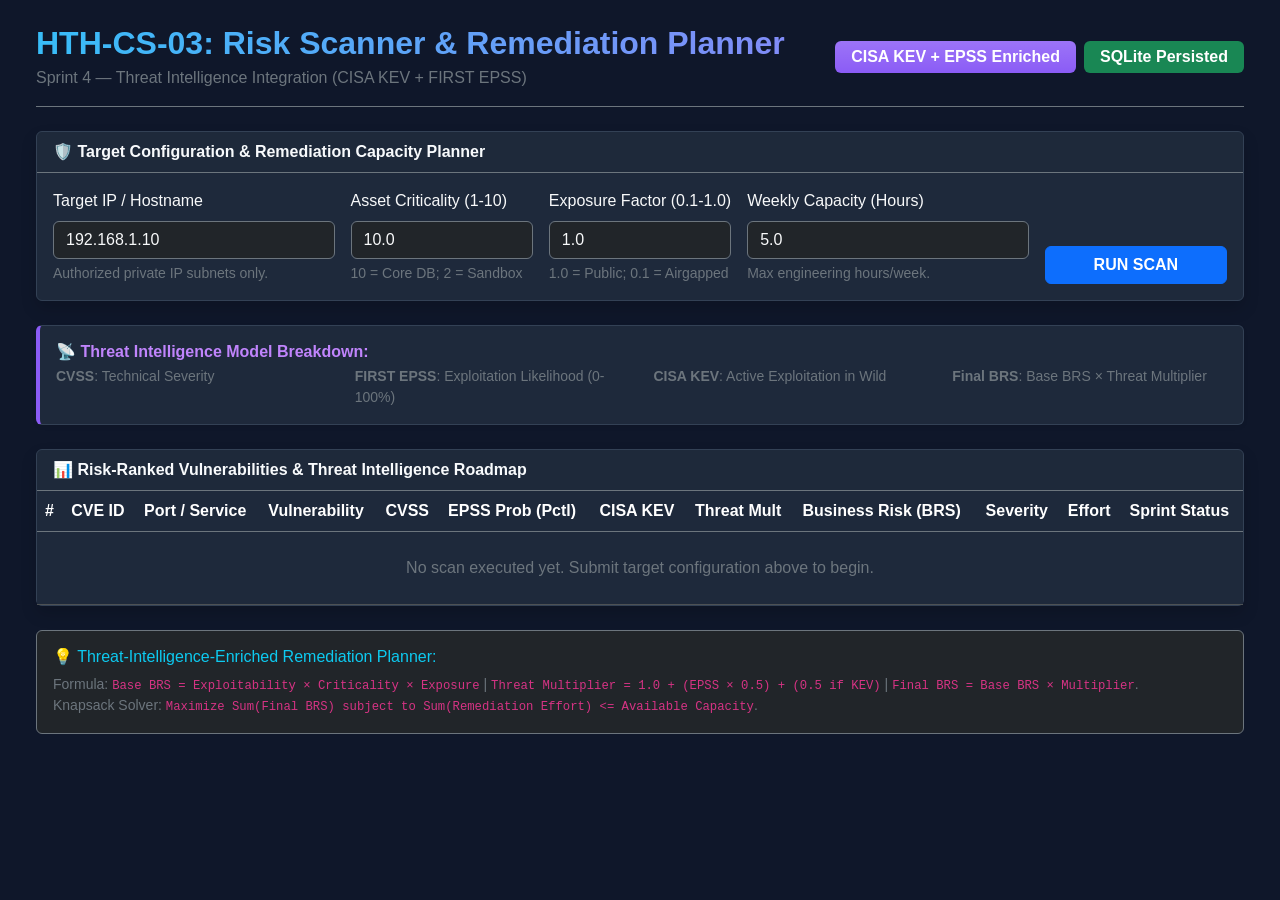
==== commit 9db9a9ae: "Remove Sprint 4 Active header badge and Plan ID text from card header" ====
--- a/app/ui/templates/index.html
+++ b/app/ui/templates/index.html
@@ -36,7 +36,6 @@
             <div class="d-flex align-items-center gap-2">
                 <span id="threatIntelBadge" class="badge bg-purple bg-gradient px-3 py-2 fs-6 interactive-badge" style="background-color: #8b5cf6;" data-bs-toggle="modal" data-bs-target="#threatIntelModal" onclick="openThreatIntelModal()">CISA KEV + EPSS Enriched</span>
                 <span id="dbStatusBadge" class="badge bg-success px-3 py-2 fs-6 interactive-badge" data-bs-toggle="modal" data-bs-target="#sqliteModal" onclick="openSqliteModal()">SQLite Persisted</span>
-                <span id="sprint4Badge" class="badge bg-primary px-3 py-2 fs-6 interactive-badge" data-bs-toggle="modal" data-bs-target="#sprint4Modal" onclick="openSprint4Modal()">Sprint 4 Active</span>
             </div>
         </header>
 
@@ -44,7 +43,6 @@
         <div class="card mb-4 shadow">
             <div class="card-header border-secondary fw-semibold d-flex justify-content-between align-items-center">
                 <span>🛡️ Target Configuration & Remediation Capacity Planner</span>
-                <small id="lastSavedPlanText" class="text-info font-monospace"></small>
             </div>
             <div class="card-body">
                 <form id="scanForm" class="row g-3">
@@ -461,7 +459,7 @@
                     
                     document.getElementById('target').value = data.target || '192.168.1.10';
                     document.getElementById('available_capacity').value = data.available_capacity;
-                    document.getElementById('lastSavedPlanText').innerText = `Plan ID: ${data.plan_id.substring(0,8)}...`;
+
                     document.getElementById('btnGeneratePlan').classList.remove('d-none');
                     currentScanId = data.scan_id;
 
@@ -528,7 +526,7 @@
                 statusAlert.innerText = `Scan & Threat Intel Enriched! Selected ${planData.selected_count} remediations using ${planData.total_effort_used} hrs. BRS Addressed: ${planData.total_risk_reduced} (${planData.risk_reduction_percentage}%).`;
                 
                 document.getElementById('btnGeneratePlan').classList.remove('d-none');
-                document.getElementById('lastSavedPlanText').innerText = `Plan ID: ${planData.plan_id.substring(0,8)}...`;
+
 
                 renderPlanResults(planData);
 
